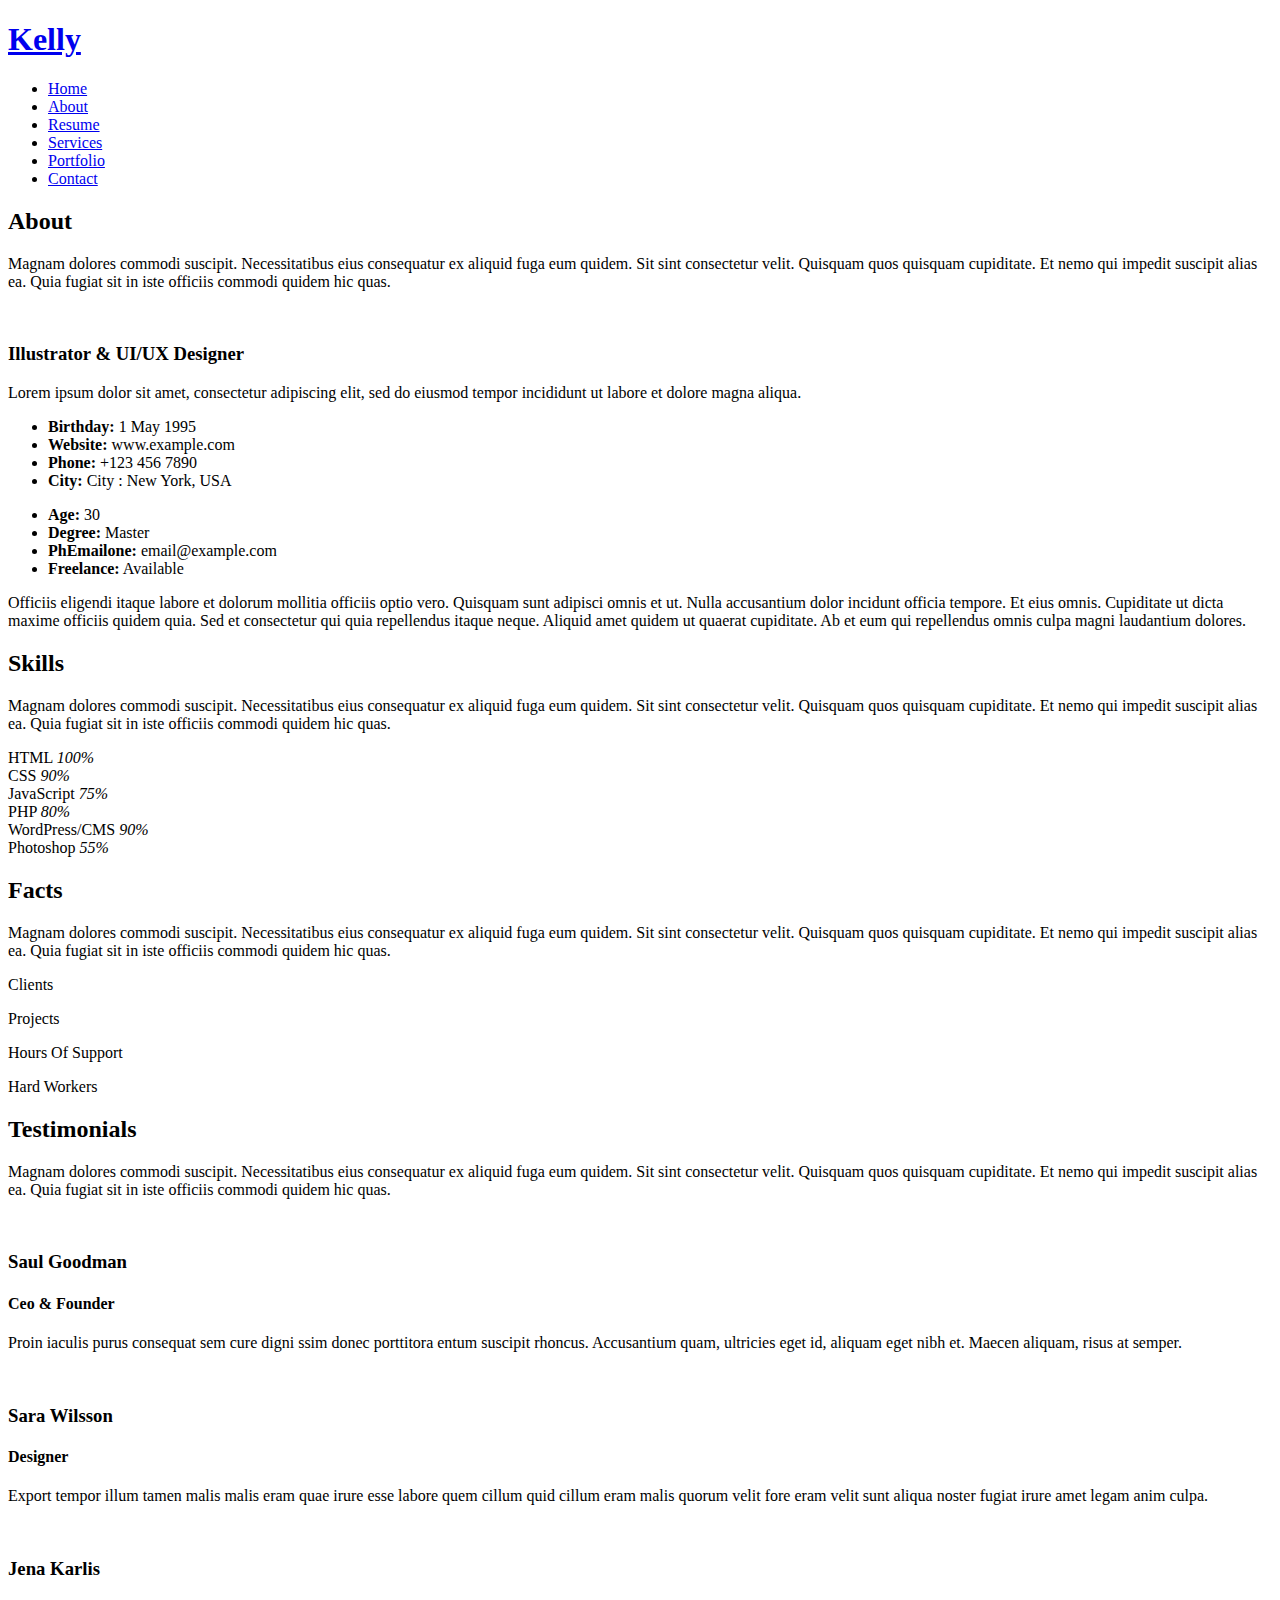
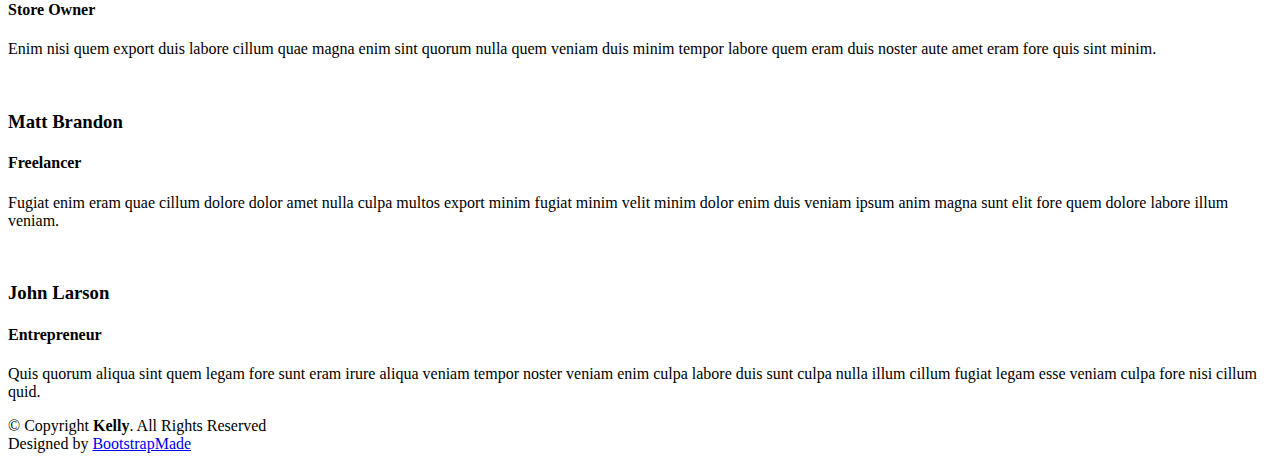
==== about.html @ 040c2499 "Initial commit" ====
<!DOCTYPE html>
<html lang="en">

<head>
  <meta charset="utf-8">
  <meta content="width=device-width, initial-scale=1.0" name="viewport">

  <title>About - Kelly Bootstrap Template</title>
  <meta content="" name="description">
  <meta content="" name="keywords">

  <!-- Favicons -->
  <link href="assets/img/favicon.png" rel="icon">
  <link href="assets/img/apple-touch-icon.png" rel="apple-touch-icon">

  <!-- Google Fonts -->
  <link href="https://fonts.googleapis.com/css?family=Open+Sans:300,300i,400,400i,600,600i,700,700i|Raleway:300,300i,400,400i,500,500i,600,600i,700,700i|Poppins:300,300i,400,400i,500,500i,600,600i,700,700i" rel="stylesheet">

  <!-- Vendor CSS Files -->
  <link href="assets/vendor/aos/aos.css" rel="stylesheet">
  <link href="assets/vendor/bootstrap/css/bootstrap.min.css" rel="stylesheet">
  <link href="assets/vendor/bootstrap-icons/bootstrap-icons.css" rel="stylesheet">
  <link href="assets/vendor/boxicons/css/boxicons.min.css" rel="stylesheet">
  <link href="assets/vendor/glightbox/css/glightbox.min.css" rel="stylesheet">
  <link href="assets/vendor/swiper/swiper-bundle.min.css" rel="stylesheet">

  <!-- Template Main CSS File -->
  <link href="assets/css/style.css" rel="stylesheet">

  <!-- =======================================================
  * Template Name: Kelly
  * Updated: Jan 09 2024 with Bootstrap v5.3.2
  * Template URL: https://bootstrapmade.com/kelly-free-bootstrap-cv-resume-html-template/
  * Author: BootstrapMade.com
  * License: https://bootstrapmade.com/license/
  ======================================================== -->
</head>

<body>

  <!-- ======= Header ======= -->
  <header id="header" class="fixed-top">
    <div class="container-fluid d-flex justify-content-between align-items-center">

      <h1 class="logo me-auto me-lg-0"><a href="index.html">Kelly</a></h1>
      <!-- Uncomment below if you prefer to use an image logo -->
      <!-- <a href="index.html" class="logo"><img src="assets/img/logo.png" alt="" class="img-fluid"></a>-->

      <nav id="navbar" class="navbar order-last order-lg-0">
        <ul>
          <li><a href="index.html">Home</a></li>
          <li><a class="active" href="about.html">About</a></li>
          <li><a href="resume.html">Resume</a></li>
          <li><a href="services.html">Services</a></li>
          <li><a href="portfolio.html">Portfolio</a></li>
          <li><a href="contact.html">Contact</a></li>
        </ul>
        <i class="bi bi-list mobile-nav-toggle"></i>
      </nav><!-- .navbar -->

      <div class="header-social-links">
        <a href="#" class="twitter"><i class="bi bi-twitter"></i></a>
        <a href="#" class="facebook"><i class="bi bi-facebook"></i></a>
        <a href="#" class="instagram"><i class="bi bi-instagram"></i></a>
        <a href="#" class="linkedin"><i class="bi bi-linkedin"></i></i></a>
      </div>

    </div>

  </header><!-- End Header -->

  <main id="main">

    <!-- ======= About Section ======= -->
    <section id="about" class="about">
      <div class="container" data-aos="fade-up">

        <div class="section-title">
          <h2>About</h2>
          <p>Magnam dolores commodi suscipit. Necessitatibus eius consequatur ex aliquid fuga eum quidem. Sit sint consectetur velit. Quisquam quos quisquam cupiditate. Et nemo qui impedit suscipit alias ea. Quia fugiat sit in iste officiis commodi quidem hic quas.</p>
        </div>

        <div class="row">
          <div class="col-lg-4">
            <img src="assets/img/about.jpg" class="img-fluid" alt="">
          </div>
          <div class="col-lg-8 pt-4 pt-lg-0 content">
            <h3>Illustrator &amp; UI/UX Designer</h3>
            <p class="fst-italic">
              Lorem ipsum dolor sit amet, consectetur adipiscing elit, sed do eiusmod tempor incididunt ut labore et dolore
              magna aliqua.
            </p>
            <div class="row">
              <div class="col-lg-6">
                <ul>
                  <li><i class="bi bi-rounded-right"></i> <strong>Birthday:</strong> 1 May 1995</li>
                  <li><i class="bi bi-rounded-right"></i> <strong>Website:</strong> www.example.com</li>
                  <li><i class="bi bi-rounded-right"></i> <strong>Phone:</strong> +123 456 7890</li>
                  <li><i class="bi bi-rounded-right"></i> <strong>City:</strong> City : New York, USA</li>
                </ul>
              </div>
              <div class="col-lg-6">
                <ul>
                  <li><i class="bi bi-rounded-right"></i> <strong>Age:</strong> 30</li>
                  <li><i class="bi bi-rounded-right"></i> <strong>Degree:</strong> Master</li>
                  <li><i class="bi bi-rounded-right"></i> <strong>PhEmailone:</strong> email@example.com</li>
                  <li><i class="bi bi-rounded-right"></i> <strong>Freelance:</strong> Available</li>
                </ul>
              </div>
            </div>
            <p>
              Officiis eligendi itaque labore et dolorum mollitia officiis optio vero. Quisquam sunt adipisci omnis et ut. Nulla accusantium dolor incidunt officia tempore. Et eius omnis.
              Cupiditate ut dicta maxime officiis quidem quia. Sed et consectetur qui quia repellendus itaque neque. Aliquid amet quidem ut quaerat cupiditate. Ab et eum qui repellendus omnis culpa magni laudantium dolores.
            </p>
          </div>
        </div>

      </div>
    </section><!-- End About Section -->

    <!-- ======= Skills Section ======= -->
    <section id="skills" class="skills">
      <div class="container" data-aos="fade-up">

        <div class="section-title">
          <h2>Skills</h2>
          <p>Magnam dolores commodi suscipit. Necessitatibus eius consequatur ex aliquid fuga eum quidem. Sit sint consectetur velit. Quisquam quos quisquam cupiditate. Et nemo qui impedit suscipit alias ea. Quia fugiat sit in iste officiis commodi quidem hic quas.</p>
        </div>

        <div class="row skills-content">

          <div class="col-lg-6">

            <div class="progress">
              <span class="skill">HTML <i class="val">100%</i></span>
              <div class="progress-bar-wrap">
                <div class="progress-bar" role="progressbar" aria-valuenow="100" aria-valuemin="0" aria-valuemax="100"></div>
              </div>
            </div>

            <div class="progress">
              <span class="skill">CSS <i class="val">90%</i></span>
              <div class="progress-bar-wrap">
                <div class="progress-bar" role="progressbar" aria-valuenow="90" aria-valuemin="0" aria-valuemax="100"></div>
              </div>
            </div>

            <div class="progress">
              <span class="skill">JavaScript <i class="val">75%</i></span>
              <div class="progress-bar-wrap">
                <div class="progress-bar" role="progressbar" aria-valuenow="75" aria-valuemin="0" aria-valuemax="100"></div>
              </div>
            </div>

          </div>

          <div class="col-lg-6">

            <div class="progress">
              <span class="skill">PHP <i class="val">80%</i></span>
              <div class="progress-bar-wrap">
                <div class="progress-bar" role="progressbar" aria-valuenow="80" aria-valuemin="0" aria-valuemax="100"></div>
              </div>
            </div>

            <div class="progress">
              <span class="skill">WordPress/CMS <i class="val">90%</i></span>
              <div class="progress-bar-wrap">
                <div class="progress-bar" role="progressbar" aria-valuenow="90" aria-valuemin="0" aria-valuemax="100"></div>
              </div>
            </div>

            <div class="progress">
              <span class="skill">Photoshop <i class="val">55%</i></span>
              <div class="progress-bar-wrap">
                <div class="progress-bar" role="progressbar" aria-valuenow="55" aria-valuemin="0" aria-valuemax="100"></div>
              </div>
            </div>

          </div>

        </div>

      </div>
    </section><!-- End Skills Section -->

    <!-- ======= Facts Section ======= -->
    <section id="facts" class="facts">
      <div class="container" data-aos="fade-up">

        <div class="section-title">
          <h2>Facts</h2>
          <p>Magnam dolores commodi suscipit. Necessitatibus eius consequatur ex aliquid fuga eum quidem. Sit sint consectetur velit. Quisquam quos quisquam cupiditate. Et nemo qui impedit suscipit alias ea. Quia fugiat sit in iste officiis commodi quidem hic quas.</p>
        </div>

        <div class="row counters">

          <div class="col-lg-3 col-6 text-center">
            <span data-purecounter-start="0" data-purecounter-end="232" data-purecounter-duration="1" class="purecounter"></span>
            <p>Clients</p>
          </div>

          <div class="col-lg-3 col-6 text-center">
            <span data-purecounter-start="0" data-purecounter-end="521" data-purecounter-duration="1" class="purecounter"></span>
            <p>Projects</p>
          </div>

          <div class="col-lg-3 col-6 text-center">
            <span data-purecounter-start="0" data-purecounter-end="1463" data-purecounter-duration="1" class="purecounter"></span>
            <p>Hours Of Support</p>
          </div>

          <div class="col-lg-3 col-6 text-center">
            <span data-purecounter-start="0" data-purecounter-end="15" data-purecounter-duration="1" class="purecounter"></span>
            <p>Hard Workers</p>
          </div>

        </div>

      </div>
    </section><!-- End Facts Section -->

    <!-- ======= Testimonials Section ======= -->
    <section id="testimonials" class="testimonials">
      <div class="container" data-aos="fade-up">

        <div class="section-title">
          <h2>Testimonials</h2>
          <p>Magnam dolores commodi suscipit. Necessitatibus eius consequatur ex aliquid fuga eum quidem. Sit sint consectetur velit. Quisquam quos quisquam cupiditate. Et nemo qui impedit suscipit alias ea. Quia fugiat sit in iste officiis commodi quidem hic quas.</p>
        </div>

        <div class="testimonials-slider swiper" data-aos="fade-up" data-aos-delay="100">
          <div class="swiper-wrapper">

            <div class="swiper-slide">
              <div class="testimonial-item">
                <img src="assets/img/testimonials/testimonials-1.jpg" class="testimonial-img" alt="">
                <h3>Saul Goodman</h3>
                <h4>Ceo &amp; Founder</h4>
                <p>
                  <i class="bx bxs-quote-alt-left quote-icon-left"></i>
                  Proin iaculis purus consequat sem cure digni ssim donec porttitora entum suscipit rhoncus. Accusantium quam, ultricies eget id, aliquam eget nibh et. Maecen aliquam, risus at semper.
                  <i class="bx bxs-quote-alt-right quote-icon-right"></i>
                </p>
              </div>
            </div><!-- End testimonial item -->

            <div class="swiper-slide">
              <div class="testimonial-item">
                <img src="assets/img/testimonials/testimonials-2.jpg" class="testimonial-img" alt="">
                <h3>Sara Wilsson</h3>
                <h4>Designer</h4>
                <p>
                  <i class="bx bxs-quote-alt-left quote-icon-left"></i>
                  Export tempor illum tamen malis malis eram quae irure esse labore quem cillum quid cillum eram malis quorum velit fore eram velit sunt aliqua noster fugiat irure amet legam anim culpa.
                  <i class="bx bxs-quote-alt-right quote-icon-right"></i>
                </p>
              </div>
            </div><!-- End testimonial item -->

            <div class="swiper-slide">
              <div class="testimonial-item">
                <img src="assets/img/testimonials/testimonials-3.jpg" class="testimonial-img" alt="">
                <h3>Jena Karlis</h3>
                <h4>Store Owner</h4>
                <p>
                  <i class="bx bxs-quote-alt-left quote-icon-left"></i>
                  Enim nisi quem export duis labore cillum quae magna enim sint quorum nulla quem veniam duis minim tempor labore quem eram duis noster aute amet eram fore quis sint minim.
                  <i class="bx bxs-quote-alt-right quote-icon-right"></i>
                </p>
              </div>
            </div><!-- End testimonial item -->

            <div class="swiper-slide">
              <div class="testimonial-item">
                <img src="assets/img/testimonials/testimonials-4.jpg" class="testimonial-img" alt="">
                <h3>Matt Brandon</h3>
                <h4>Freelancer</h4>
                <p>
                  <i class="bx bxs-quote-alt-left quote-icon-left"></i>
                  Fugiat enim eram quae cillum dolore dolor amet nulla culpa multos export minim fugiat minim velit minim dolor enim duis veniam ipsum anim magna sunt elit fore quem dolore labore illum veniam.
                  <i class="bx bxs-quote-alt-right quote-icon-right"></i>
                </p>
              </div>
            </div><!-- End testimonial item -->

            <div class="swiper-slide">
              <div class="testimonial-item">
                <img src="assets/img/testimonials/testimonials-5.jpg" class="testimonial-img" alt="">
                <h3>John Larson</h3>
                <h4>Entrepreneur</h4>
                <p>
                  <i class="bx bxs-quote-alt-left quote-icon-left"></i>
                  Quis quorum aliqua sint quem legam fore sunt eram irure aliqua veniam tempor noster veniam enim culpa labore duis sunt culpa nulla illum cillum fugiat legam esse veniam culpa fore nisi cillum quid.
                  <i class="bx bxs-quote-alt-right quote-icon-right"></i>
                </p>
              </div>
            </div><!-- End testimonial item -->

          </div>
          <div class="swiper-pagination"></div>
        </div>

      </div>
    </section><!-- End Testimonials Section -->

  </main><!-- End #main -->

  <!-- ======= Footer ======= -->
  <footer id="footer">
    <div class="container">
      <div class="copyright">
        &copy; Copyright <strong><span>Kelly</span></strong>. All Rights Reserved
      </div>
      <div class="credits">
        <!-- All the links in the footer should remain intact. -->
        <!-- You can delete the links only if you purchased the pro version. -->
        <!-- Licensing information: https://bootstrapmade.com/license/ -->
        <!-- Purchase the pro version with working PHP/AJAX contact form: https://bootstrapmade.com/kelly-free-bootstrap-cv-resume-html-template/ -->
        Designed by <a href="https://bootstrapmade.com/">BootstrapMade</a>
      </div>
    </div>
  </footer><!-- End  Footer -->

  <div id="preloader"></div>
  <a href="#" class="back-to-top d-flex align-items-center justify-content-center"><i class="bi bi-arrow-up-short"></i></a>

  <!-- Vendor JS Files -->
  <script src="assets/vendor/purecounter/purecounter_vanilla.js"></script>
  <script src="assets/vendor/aos/aos.js"></script>
  <script src="assets/vendor/bootstrap/js/bootstrap.bundle.min.js"></script>
  <script src="assets/vendor/glightbox/js/glightbox.min.js"></script>
  <script src="assets/vendor/isotope-layout/isotope.pkgd.min.js"></script>
  <script src="assets/vendor/swiper/swiper-bundle.min.js"></script>
  <script src="assets/vendor/waypoints/noframework.waypoints.js"></script>
  <script src="assets/vendor/php-email-form/validate.js"></script>

  <!-- Template Main JS File -->
  <script src="assets/js/main.js"></script>

</body>

</html>
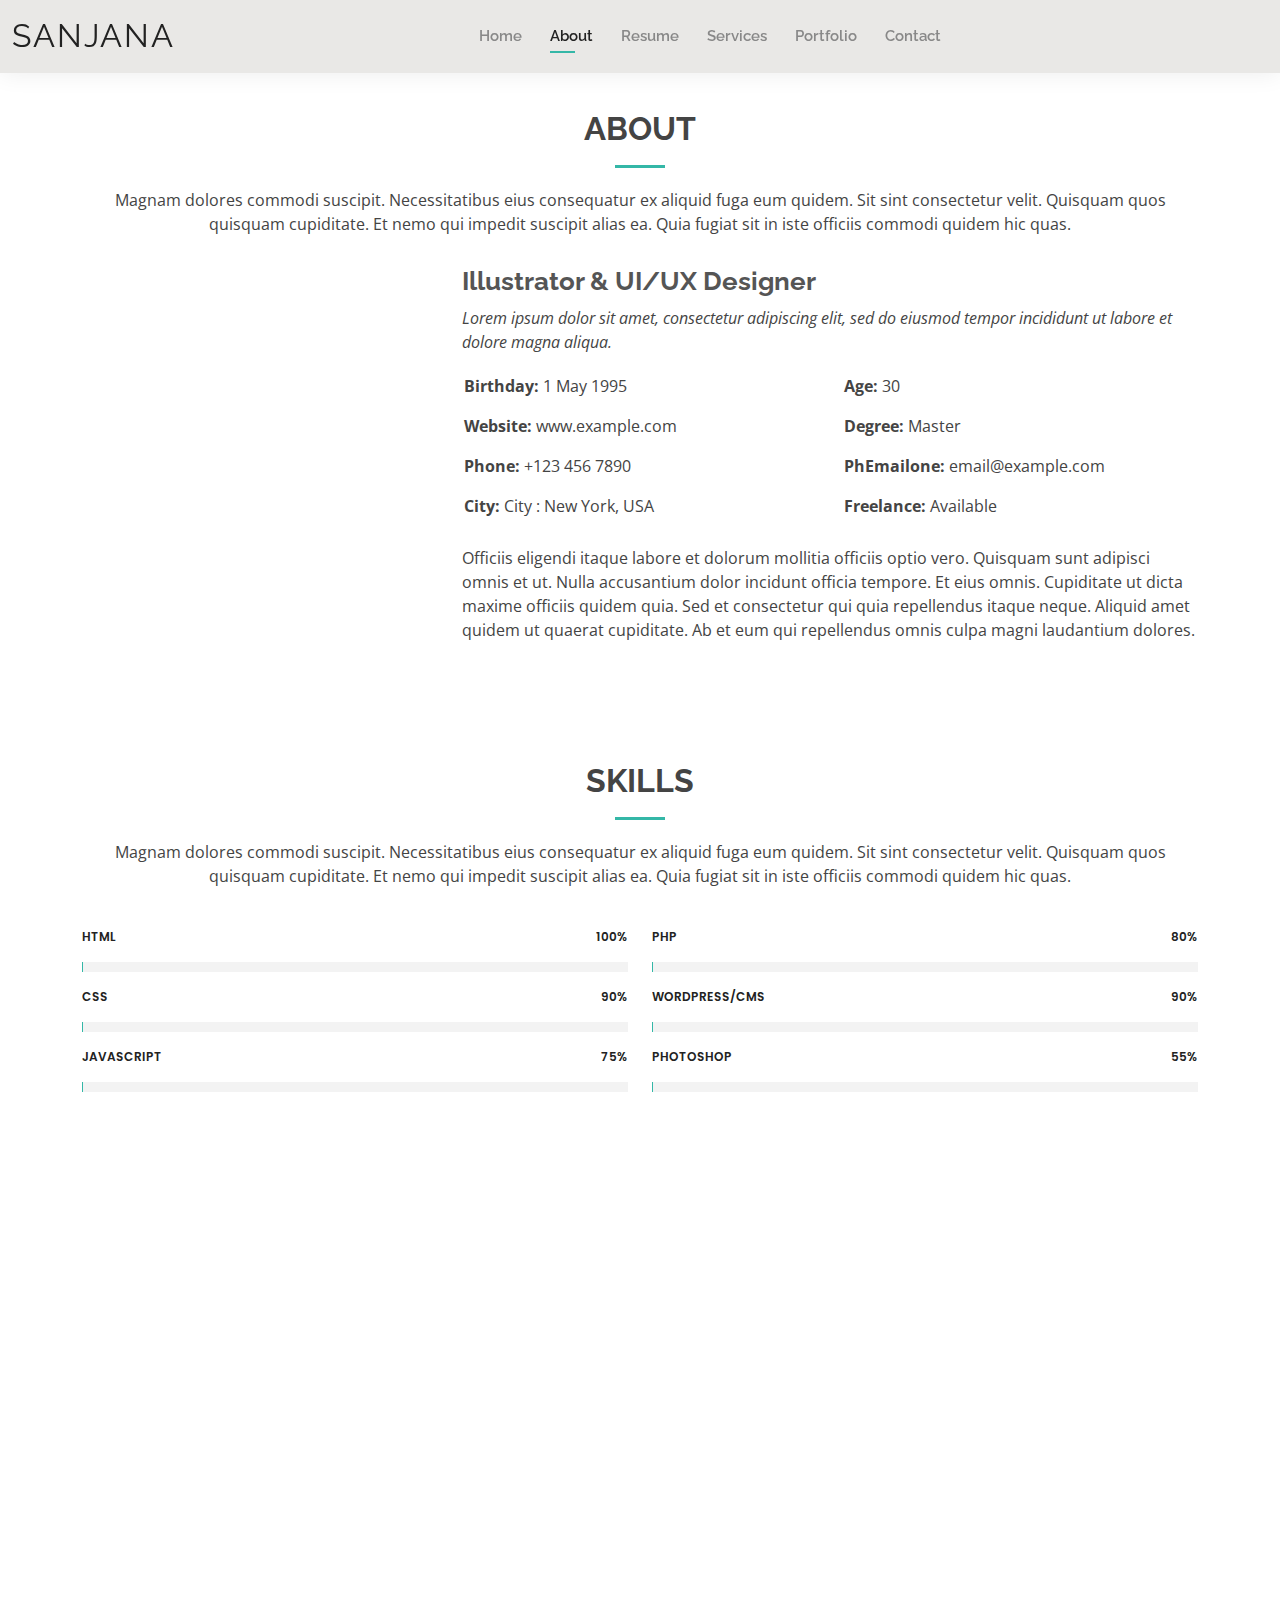
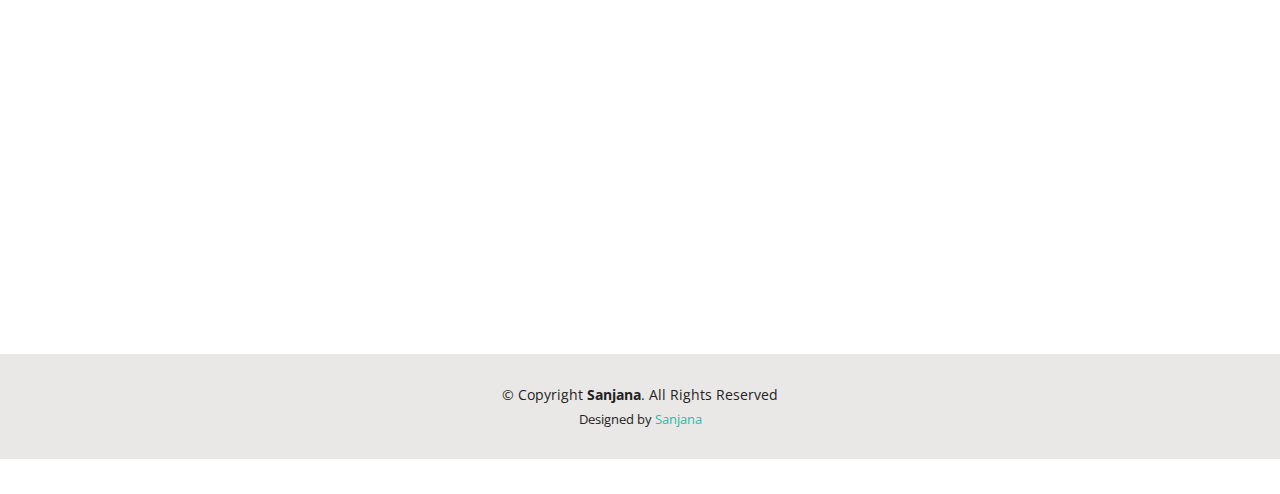
==== commit 746fcc21: "Working on resume section" ====
--- a/about.html
+++ b/about.html
@@ -5,12 +5,12 @@
   <meta charset="utf-8">
   <meta content="width=device-width, initial-scale=1.0" name="viewport">
 
-  <title>About - Kelly Bootstrap Template</title>
+  <title>About - Sanjana Suri</title>
   <meta content="" name="description">
   <meta content="" name="keywords">
 
   <!-- Favicons -->
-  <link href="assets/img/favicon.png" rel="icon">
+  <link href="assets/img/logo.jpg" rel="icon">
   <link href="assets/img/apple-touch-icon.png" rel="apple-touch-icon">
 
   <!-- Google Fonts -->
@@ -29,7 +29,7 @@
 
   <!-- =======================================================
   * Template Name: Kelly
-  * Updated: Jan 09 2024 with Bootstrap v5.3.2
+  * Updated: Jan 09 2024 with Bootstrap v5.3.2
   * Template URL: https://bootstrapmade.com/kelly-free-bootstrap-cv-resume-html-template/
   * Author: BootstrapMade.com
   * License: https://bootstrapmade.com/license/
@@ -42,7 +42,7 @@
   <header id="header" class="fixed-top">
     <div class="container-fluid d-flex justify-content-between align-items-center">
 
-      <h1 class="logo me-auto me-lg-0"><a href="index.html">Kelly</a></h1>
+      <h1 class="logo me-auto me-lg-0"><a href="index.html">Sanjana</a></h1>
       <!-- Uncomment below if you prefer to use an image logo -->
       <!-- <a href="index.html" class="logo"><img src="assets/img/logo.png" alt="" class="img-fluid"></a>-->
 
@@ -62,7 +62,7 @@
         <a href="#" class="twitter"><i class="bi bi-twitter"></i></a>
         <a href="#" class="facebook"><i class="bi bi-facebook"></i></a>
         <a href="#" class="instagram"><i class="bi bi-instagram"></i></a>
-        <a href="#" class="linkedin"><i class="bi bi-linkedin"></i></i></a>
+        <a href="https://www.linkedin.com/in/sanjana-suri/" class="linkedin" target="_blank"><i class="bi bi-linkedin"></i></i></a>
       </div>
 
     </div>
@@ -82,7 +82,7 @@
 
         <div class="row">
           <div class="col-lg-4">
-            <img src="assets/img/about.jpg" class="img-fluid" alt="">
+            <img src="assets/img/about_img01.jpg" class="img-fluid" alt="">
           </div>
           <div class="col-lg-8 pt-4 pt-lg-0 content">
             <h3>Illustrator &amp; UI/UX Designer</h3>
@@ -310,14 +310,14 @@
   <footer id="footer">
     <div class="container">
       <div class="copyright">
-        &copy; Copyright <strong><span>Kelly</span></strong>. All Rights Reserved
+        &copy; Copyright <strong><span>Sanjana</span></strong>. All Rights Reserved
       </div>
       <div class="credits">
         <!-- All the links in the footer should remain intact. -->
         <!-- You can delete the links only if you purchased the pro version. -->
         <!-- Licensing information: https://bootstrapmade.com/license/ -->
         <!-- Purchase the pro version with working PHP/AJAX contact form: https://bootstrapmade.com/kelly-free-bootstrap-cv-resume-html-template/ -->
-        Designed by <a href="https://bootstrapmade.com/">BootstrapMade</a>
+        Designed by <a href="">Sanjana</a>
       </div>
     </div>
   </footer><!-- End  Footer -->
--- a/assets/css/style.css
+++ b/assets/css/style.css
@@ -0,0 +1,1289 @@
+/**
+* Template Name: Kelly
+* Updated: Jan 09 2024 with Bootstrap v5.3.2
+* Template URL: https://bootstrapmade.com/kelly-free-bootstrap-cv-resume-html-template/
+* Author: BootstrapMade.com
+* License: https://bootstrapmade.com/license/
+*/
+
+/*--------------------------------------------------------------
+# General
+--------------------------------------------------------------*/
+body {
+  font-family: "Open Sans", sans-serif;
+  color: #444444;
+}
+
+a {
+  color: #34b7a7;
+  text-decoration: none;
+}
+
+a:hover {
+  color: #51cdbe;
+  text-decoration: none;
+}
+
+h1,
+h2,
+h3,
+h4,
+h5,
+h6 {
+  font-family: "Raleway", sans-serif;
+}
+
+#main {
+  margin-top: 50px;
+}
+
+@media (max-width: 992px) {
+  #main {
+    margin-top: 30px;
+  }
+}
+
+/*--------------------------------------------------------------
+# Preloader
+--------------------------------------------------------------*/
+#preloader {
+  position: fixed;
+  top: 0;
+  left: 0;
+  right: 0;
+  bottom: 0;
+  z-index: 9999;
+  overflow: hidden;
+  background: #fff;
+}
+
+#preloader:before {
+  content: "";
+  position: fixed;
+  top: calc(50% - 30px);
+  left: calc(50% - 30px);
+  border: 6px solid #34b7a7;
+  border-top-color: #dcf5f2;
+  border-radius: 50%;
+  width: 60px;
+  height: 60px;
+  animation: animate-preloader 1s linear infinite;
+}
+
+@keyframes animate-preloader {
+  0% {
+    transform: rotate(0deg);
+  }
+
+  100% {
+    transform: rotate(360deg);
+  }
+}
+
+/*--------------------------------------------------------------
+# Back to top button
+--------------------------------------------------------------*/
+.back-to-top {
+  position: fixed;
+  visibility: hidden;
+  opacity: 0;
+  right: 15px;
+  bottom: 15px;
+  z-index: 996;
+  background: #34b7a7;
+  width: 40px;
+  height: 40px;
+  border-radius: 50px;
+  transition: all 0.4s;
+}
+
+.back-to-top i {
+  font-size: 24px;
+  color: #fff;
+  line-height: 0;
+}
+
+.back-to-top:hover {
+  background: #49cbbb;
+  color: #fff;
+}
+
+.back-to-top.active {
+  visibility: visible;
+  opacity: 1;
+}
+
+/*--------------------------------------------------------------
+# Header
+--------------------------------------------------------------*/
+#header {
+  background: #e9e8e6;
+  box-shadow: 0px 0px 25px 0 rgba(0, 0, 0, 0.08);
+  z-index: 997;
+  padding: 15px 0;
+}
+
+#header .logo {
+  font-size: 32px;
+  margin: 0;
+  padding: 0;
+  line-height: 1;
+  font-weight: 400;
+  letter-spacing: 2px;
+  text-transform: uppercase;
+}
+
+#header .logo a {
+  color: #222222;
+}
+
+#header .logo img {
+  max-height: 40px;
+}
+
+@media (max-width: 992px) {
+  #header .logo {
+    font-size: 28px;
+  }
+}
+
+/*--------------------------------------------------------------
+# Header Social Links
+--------------------------------------------------------------*/
+.header-social-links {
+  padding-right: 15px;
+}
+
+.header-social-links a {
+  color: #6f6f6f;
+  padding-left: 6px;
+  display: inline-block;
+  line-height: 0px;
+  transition: 0.3s;
+  font-size: 16px;
+}
+
+.header-social-links a:hover {
+  color: #34b7a7;
+}
+
+/*--------------------------------------------------------------
+# Navigation Menu
+--------------------------------------------------------------*/
+/**
+* Desktop Navigation 
+*/
+.navbar {
+  padding: 0;
+}
+
+.navbar ul {
+  margin: 0;
+  padding: 0;
+  display: flex;
+  list-style: none;
+  align-items: center;
+}
+
+.navbar li {
+  position: relative;
+  padding: 10px 0 10px 28px;
+}
+
+.navbar a,
+.navbar a:focus {
+  display: flex;
+  align-items: center;
+  justify-content: space-between;
+  font-family: "Raleway", sans-serif;
+  font-size: 15px;
+  font-weight: 600;
+  color: #888888;
+  white-space: nowrap;
+  transition: 0.3s;
+  position: relative;
+}
+
+.navbar a i,
+.navbar a:focus i {
+  font-size: 12px;
+  line-height: 0;
+  margin-left: 5px;
+}
+
+.navbar>ul>li>a:before {
+  content: "";
+  position: absolute;
+  width: 0;
+  height: 2px;
+  bottom: -5px;
+  left: 0;
+  background-color: #34b7a7;
+  visibility: hidden;
+  width: 0px;
+  transition: all 0.3s ease-in-out 0s;
+}
+
+.navbar a:hover:before,
+.navbar li:hover>a:before,
+.navbar .active:before {
+  visibility: visible;
+  width: 25px;
+}
+
+.navbar a:hover,
+.navbar .active,
+.navbar .active:focus,
+.navbar li:hover>a {
+  color: #222222;
+}
+
+.navbar .dropdown ul {
+  display: block;
+  position: absolute;
+  left: 14px;
+  top: calc(100% + 30px);
+  margin: 0;
+  padding: 10px 0;
+  z-index: 99;
+  opacity: 0;
+  visibility: hidden;
+  background: #fff;
+  box-shadow: 0px 0px 30px rgba(127, 137, 161, 0.25);
+  transition: 0.3s;
+  border-radius: 4px;
+}
+
+.navbar .dropdown ul li {
+  min-width: 200px;
+  padding: 0;
+}
+
+.navbar .dropdown ul a {
+  padding: 10px 20px;
+  font-size: 15px;
+  text-transform: none;
+  font-weight: 600;
+}
+
+.navbar .dropdown ul a i {
+  font-size: 12px;
+}
+
+.navbar .dropdown ul a:hover,
+.navbar .dropdown ul .active:hover,
+.navbar .dropdown ul li:hover>a {
+  color: #34b7a7;
+}
+
+.navbar .dropdown:hover>ul {
+  opacity: 1;
+  top: 100%;
+  visibility: visible;
+}
+
+.navbar .dropdown .dropdown ul {
+  top: 0;
+  left: calc(100% - 30px);
+  visibility: hidden;
+}
+
+.navbar .dropdown .dropdown:hover>ul {
+  opacity: 1;
+  top: 0;
+  left: 100%;
+  visibility: visible;
+}
+
+@media (max-width: 1366px) {
+  .navbar .dropdown .dropdown ul {
+    left: -90%;
+  }
+
+  .navbar .dropdown .dropdown:hover>ul {
+    left: -100%;
+  }
+}
+
+/**
+* Mobile Navigation 
+*/
+.mobile-nav-toggle {
+  color: #222222;
+  font-size: 28px;
+  cursor: pointer;
+  display: none;
+  line-height: 0;
+  transition: 0.5s;
+}
+
+.mobile-nav-toggle.bi-x {
+  color: #fff;
+}
+
+@media (max-width: 991px) {
+  .mobile-nav-toggle {
+    display: block;
+  }
+
+  .navbar ul {
+    display: none;
+  }
+}
+
+.navbar-mobile {
+  position: fixed;
+  overflow: hidden;
+  top: 0;
+  right: 0;
+  left: 0;
+  bottom: 0;
+  background: rgba(9, 9, 9, 0.9);
+  transition: 0.3s;
+  z-index: 999;
+}
+
+.navbar-mobile .mobile-nav-toggle {
+  position: absolute;
+  top: 15px;
+  right: 15px;
+}
+
+.navbar-mobile ul {
+  display: block;
+  position: absolute;
+  top: 55px;
+  right: 15px;
+  bottom: 15px;
+  left: 15px;
+  padding: 10px 0;
+  border-radius: 10px;
+  background-color: #fff;
+  overflow-y: auto;
+  transition: 0.3s;
+}
+
+.navbar-mobile a,
+.navbar-mobile a:focus {
+  font-size: 15px;
+  padding-right: 15px;
+  color: #222222;
+}
+
+.navbar-mobile a:hover,
+.navbar-mobile .active,
+.navbar-mobile li:hover>a {
+  color: #34b7a7;
+}
+
+.navbar-mobile .getstarted,
+.navbar-mobile .getstarted:focus {
+  margin: 15px;
+}
+
+.navbar-mobile .dropdown ul {
+  position: static;
+  display: none;
+  margin: 10px 20px;
+  padding: 10px 0;
+  z-index: 99;
+  opacity: 1;
+  visibility: visible;
+  background: #fff;
+  box-shadow: 0px 0px 30px rgba(127, 137, 161, 0.25);
+}
+
+.navbar-mobile .dropdown ul li {
+  min-width: 200px;
+}
+
+.navbar-mobile .dropdown ul a {
+  padding: 10px 20px;
+}
+
+.navbar-mobile .dropdown ul a i {
+  font-size: 12px;
+}
+
+.navbar-mobile .dropdown ul a:hover,
+.navbar-mobile .dropdown ul .active:hover,
+.navbar-mobile .dropdown ul li:hover>a {
+  color: #34b7a7;
+}
+
+.navbar-mobile .dropdown>.dropdown-active {
+  display: block;
+}
+
+/*--------------------------------------------------------------
+# Hero Section
+--------------------------------------------------------------*/
+#hero {
+  width: 100%;
+  height: 100vh;
+  background: url("../img/homepage_im03.jpg") top right;
+  background-size: cover;
+}
+
+#hero .container {
+  padding-top: 70px;
+  position: relative;
+}
+
+@media (max-width: 992px) {
+  #hero .container {
+    padding-top: 58px;
+  }
+}
+
+#hero h1 {
+  margin: 0;
+  font-size: 48px;
+  font-weight: 700;
+  line-height: 56px;
+  color: #222222;
+}
+
+#hero h2 {
+  color: #6f6f6f;
+  margin: 10px 0 0 0;
+  font-size: 22px;
+}
+
+#hero .btn-about {
+  font-family: "Raleway", sans-serif;
+  text-transform: uppercase;
+  font-weight: 600;
+  font-size: 12px;
+  letter-spacing: 1px;
+  display: inline-block;
+  padding: 12px 40px;
+  border-radius: 50px;
+  transition: 0.5s;
+  margin-top: 30px;
+  color: #fff;
+  background: #34b7a7;
+}
+
+#hero .btn-about:hover {
+  background: #3dc8b7;
+}
+
+@media (min-width: 1024px) {
+  #hero {
+    background-attachment: fixed;
+  }
+}
+
+@media (max-width: 992px) {
+  #hero:before {
+    content: "";
+    background: rgba(255, 255, 255, 0.8);
+    position: absolute;
+    bottom: 0;
+    top: 0;
+    left: 0;
+    right: 0;
+  }
+
+  #hero h1 {
+    font-size: 28px;
+    line-height: 36px;
+  }
+
+  #hero h2 {
+    font-size: 18px;
+    line-height: 24px;
+  }
+}
+
+/*--------------------------------------------------------------
+# Sections General
+--------------------------------------------------------------*/
+section {
+  padding: 60px 0;
+}
+
+.section-bg {
+  background-color: #e7f8f6;
+}
+
+.section-title {
+  text-align: center;
+  padding-bottom: 30px;
+}
+
+.section-title h2 {
+  font-size: 32px;
+  font-weight: bold;
+  text-transform: uppercase;
+  margin-bottom: 20px;
+  padding-bottom: 20px;
+  position: relative;
+}
+
+.section-title h2::after {
+  content: "";
+  position: absolute;
+  display: block;
+  width: 50px;
+  height: 3px;
+  background: #34b7a7;
+  bottom: 0;
+  left: calc(50% - 25px);
+}
+
+.section-title p {
+  margin-bottom: 0;
+}
+
+/*--------------------------------------------------------------
+# Cta
+--------------------------------------------------------------*/
+.cta {
+  background: linear-gradient(rgba(0, 0, 0, 0.6), rgba(0, 0, 0, 0.6)), url("../img/bg-1.jpg") fixed center center;
+  background-size: cover;
+  padding: 80px 0;
+}
+
+.cta h3 {
+  color: #fff;
+  font-size: 28px;
+  font-weight: 700;
+}
+
+.cta p {
+  color: #fff;
+}
+
+.cta .cta-btn {
+  font-family: "Raleway", sans-serif;
+  text-transform: uppercase;
+  font-weight: 500;
+  font-size: 16px;
+  letter-spacing: 1px;
+  display: inline-block;
+  padding: 8px 20px;
+  border-radius: 2px;
+  transition: 0.5s;
+  margin: 10px;
+  border: 2px solid #fff;
+  color: #fff;
+}
+
+.cta .cta-btn:hover {
+  background: #34b7a7;
+  border: 2px solid #34b7a7;
+}
+
+@media (max-width: 1024px) {
+  .cta {
+    background-attachment: scroll;
+  }
+}
+
+@media (min-width: 769px) {
+  .cta .cta-btn-container {
+    display: flex;
+    align-items: center;
+    justify-content: flex-end;
+  }
+}
+
+/*--------------------------------------------------------------
+# About
+--------------------------------------------------------------*/
+.about .content h3 {
+  font-weight: 700;
+  font-size: 26px;
+  color: #555555;
+}
+
+.about .content ul {
+  list-style: none;
+  padding: 0;
+}
+
+.about .content ul li {
+  padding-bottom: 10px;
+}
+
+.about .content ul i {
+  font-size: 20px;
+  padding-right: 2px;
+  color: #34b7a7;
+}
+
+.about .content p:last-child {
+  margin-bottom: 0;
+}
+
+/*--------------------------------------------------------------
+# Skills
+--------------------------------------------------------------*/
+.skills .progress {
+  height: 60px;
+  display: block;
+  background: none;
+  border-radius: 0;
+}
+
+.skills .progress .skill {
+  padding: 10px 0;
+  margin: 0 0 6px 0;
+  text-transform: uppercase;
+  display: block;
+  font-weight: 600;
+  font-family: "Poppins", sans-serif;
+  color: #222222;
+}
+
+.skills .progress .skill .val {
+  float: right;
+  font-style: normal;
+}
+
+.skills .progress-bar-wrap {
+  background: #f3f3f3;
+}
+
+.skills .progress-bar {
+  width: 1px;
+  height: 10px;
+  transition: 0.9s;
+  background-color: #34b7a7;
+}
+
+/*--------------------------------------------------------------
+# Facts
+--------------------------------------------------------------*/
+.facts .counters span {
+  font-size: 48px;
+  display: block;
+  color: #34b7a7;
+}
+
+.facts .counters p {
+  padding: 0;
+  margin: 0 0 20px 0;
+  font-family: "Raleway", sans-serif;
+  font-size: 14px;
+}
+
+/*--------------------------------------------------------------
+# Testimonials
+--------------------------------------------------------------*/
+.testimonials .section-header {
+  margin-bottom: 40px;
+}
+
+.testimonials .testimonials-carousel,
+.testimonials .testimonials-slider {
+  overflow: hidden;
+}
+
+.testimonials .testimonial-item {
+  text-align: center;
+}
+
+.testimonials .testimonial-item .testimonial-img {
+  width: 120px;
+  border-radius: 50%;
+  border: 4px solid #fff;
+  margin: 0 auto;
+}
+
+.testimonials .testimonial-item h3 {
+  font-size: 20px;
+  font-weight: bold;
+  margin: 10px 0 5px 0;
+  color: #111;
+}
+
+.testimonials .testimonial-item h4 {
+  font-size: 14px;
+  color: #999;
+  margin: 0 0 15px 0;
+}
+
+.testimonials .testimonial-item .quote-icon-left,
+.testimonials .testimonial-item .quote-icon-right {
+  color: #c8efea;
+  font-size: 26px;
+}
+
+.testimonials .testimonial-item .quote-icon-left {
+  display: inline-block;
+  left: -5px;
+  position: relative;
+}
+
+.testimonials .testimonial-item .quote-icon-right {
+  display: inline-block;
+  right: -5px;
+  position: relative;
+  top: 10px;
+}
+
+.testimonials .testimonial-item p {
+  font-style: italic;
+  margin: 0 auto 15px auto;
+}
+
+@media (min-width: 992px) {
+  .testimonials .testimonial-item p {
+    width: 80%;
+  }
+}
+
+.testimonials .swiper-pagination {
+  margin-top: 20px;
+  position: relative;
+}
+
+.testimonials .swiper-pagination .swiper-pagination-bullet {
+  width: 12px;
+  height: 12px;
+  background-color: #fff;
+  opacity: 1;
+  border: 1px solid #34b7a7;
+}
+
+.testimonials .swiper-pagination .swiper-pagination-bullet-active {
+  background-color: #34b7a7;
+}
+
+/*--------------------------------------------------------------
+# Resume
+--------------------------------------------------------------*/
+.resume .resume-title {
+  font-size: 26px;
+  font-weight: 400;
+  margin-top: 20px;
+  margin-bottom: 20px;
+  color: #222222;
+}
+
+.resume .resume-item {
+  padding: 0 0 20px 20px;
+  margin-top: -2px;
+  border-left: 2px solid #34b7a7;
+  position: relative;
+}
+
+.resume .resume-item h4 {
+  line-height: 18px;
+  font-size: 18px;
+  font-weight: 600;
+  font-family: "Poppins", sans-serif;
+  color: #1d685f;
+  margin-bottom: 10px;
+}
+
+.resume .resume-item h5 {
+  font-size: 16px;
+  background: #effbf9;
+  padding: 5px 15px;
+  display: inline-block;
+  font-weight: 600;
+  margin-bottom: 10px;
+  color: #34b7a7;
+}
+
+.resume .resume-item ul {
+  padding-left: 20px;
+}
+
+.resume .resume-item ul li {
+  padding-bottom: 10px;
+}
+
+.resume .resume-item:last-child {
+  padding-bottom: 0;
+}
+
+.resume .resume-item::before {
+  content: "";
+  position: absolute;
+  width: 16px;
+  height: 16px;
+  border-radius: 50px;
+  left: -9px;
+  top: 0;
+  background: #fff;
+  border: 2px solid #34b7a7;
+}
+
+/*--------------------------------------------------------------
+# Services
+--------------------------------------------------------------*/
+.services .icon-box {
+  text-align: center;
+  padding: 70px 20px 80px 20px;
+  transition: all ease-in-out 0.3s;
+  background: #fff;
+  box-shadow: 0px 0 35px 0 rgba(0, 0, 0, 0.08);
+}
+
+.services .icon-box .icon {
+  margin: 0 auto;
+  width: 100px;
+  height: 100px;
+  display: flex;
+  align-items: center;
+  justify-content: center;
+  transition: ease-in-out 0.3s;
+  position: relative;
+}
+
+.services .icon-box .icon i {
+  font-size: 36px;
+  transition: 0.5s;
+  position: relative;
+}
+
+.services .icon-box .icon svg {
+  position: absolute;
+  top: 0;
+  left: 0;
+}
+
+.services .icon-box .icon svg path {
+  transition: 0.5s;
+  fill: #f5f5f5;
+}
+
+.services .icon-box h4 {
+  font-weight: 600;
+  margin: 10px 0 15px 0;
+  font-size: 22px;
+}
+
+.services .icon-box h4 a {
+  color: #222222;
+  transition: ease-in-out 0.3s;
+}
+
+.services .icon-box p {
+  line-height: 24px;
+  font-size: 14px;
+  margin-bottom: 0;
+}
+
+.services .iconbox-blue i {
+  color: #47aeff;
+}
+
+.services .iconbox-blue:hover .icon i {
+  color: #fff;
+}
+
+.services .iconbox-blue:hover .icon path {
+  fill: #47aeff;
+}
+
+.services .iconbox-orange i {
+  color: #ffa76e;
+}
+
+.services .iconbox-orange:hover .icon i {
+  color: #fff;
+}
+
+.services .iconbox-orange:hover .icon path {
+  fill: #ffa76e;
+}
+
+.services .iconbox-pink i {
+  color: #e80368;
+}
+
+.services .iconbox-pink:hover .icon i {
+  color: #fff;
+}
+
+.services .iconbox-pink:hover .icon path {
+  fill: #e80368;
+}
+
+.services .iconbox-yellow i {
+  color: #ffbb2c;
+}
+
+.services .iconbox-yellow:hover .icon i {
+  color: #fff;
+}
+
+.services .iconbox-yellow:hover .icon path {
+  fill: #ffbb2c;
+}
+
+.services .iconbox-red i {
+  color: #ff5828;
+}
+
+.services .iconbox-red:hover .icon i {
+  color: #fff;
+}
+
+.services .iconbox-red:hover .icon path {
+  fill: #ff5828;
+}
+
+.services .iconbox-teal i {
+  color: #11dbcf;
+}
+
+.services .iconbox-teal:hover .icon i {
+  color: #fff;
+}
+
+.services .iconbox-teal:hover .icon path {
+  fill: #11dbcf;
+}
+
+/*--------------------------------------------------------------
+# Portfolio
+--------------------------------------------------------------*/
+.portfolio .portfolio-item {
+  margin-bottom: 30px;
+}
+
+.portfolio #portfolio-flters {
+  padding: 0;
+  margin: 0 auto 20px auto;
+  list-style: none;
+  text-align: center;
+}
+
+.portfolio #portfolio-flters li {
+  cursor: pointer;
+  display: inline-block;
+  padding: 8px 16px 10px 16px;
+  font-size: 13px;
+  font-weight: 500;
+  line-height: 1;
+  text-transform: uppercase;
+  color: #444444;
+  margin-bottom: 5px;
+  transition: all 0.3s ease-in-out;
+  border-radius: 50px;
+}
+
+.portfolio #portfolio-flters li:hover,
+.portfolio #portfolio-flters li.filter-active {
+  color: #fff;
+  background: #34b7a7;
+}
+
+.portfolio #portfolio-flters li:last-child {
+  margin-right: 0;
+}
+
+.portfolio .portfolio-wrap {
+  transition: 0.3s;
+  position: relative;
+  overflow: hidden;
+  z-index: 1;
+  background: rgba(34, 34, 34, 0.6);
+}
+
+.portfolio .portfolio-wrap::before {
+  content: "";
+  background: rgba(34, 34, 34, 0.6);
+  position: absolute;
+  left: 0;
+  right: 0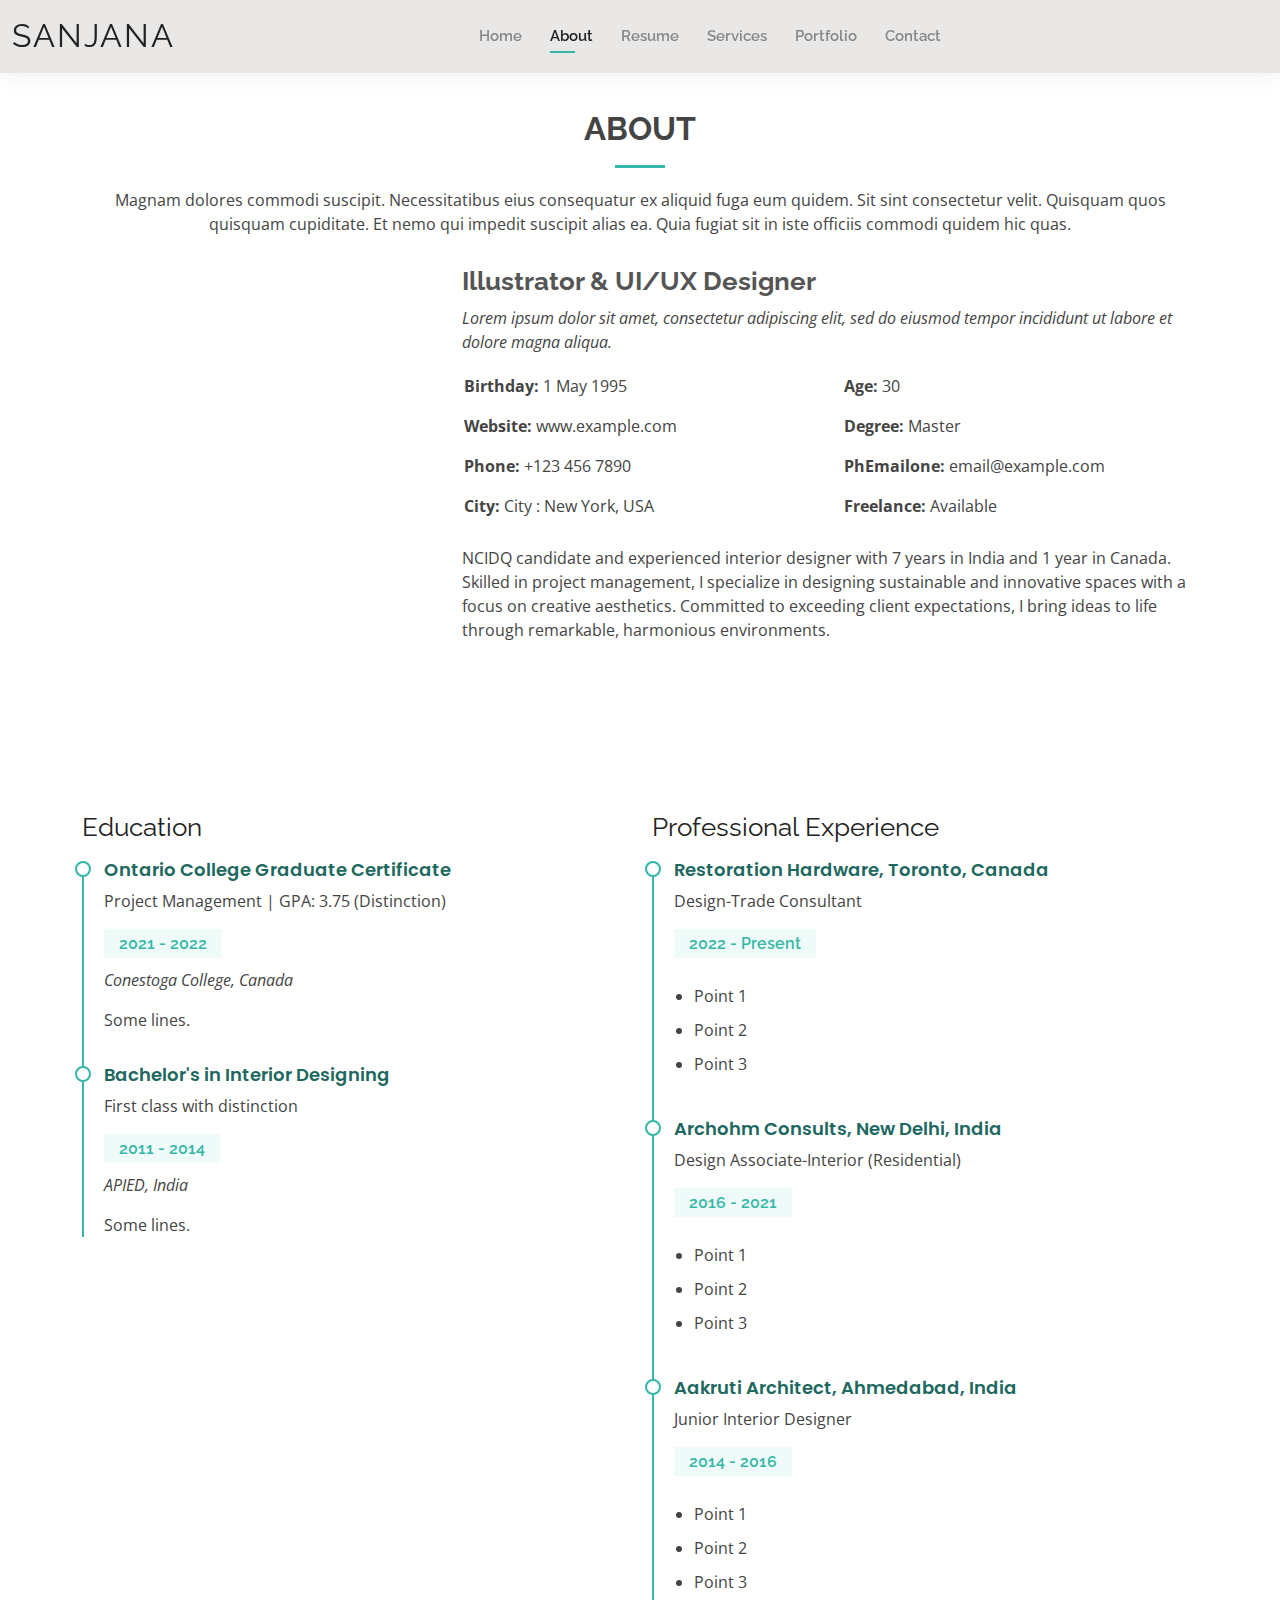
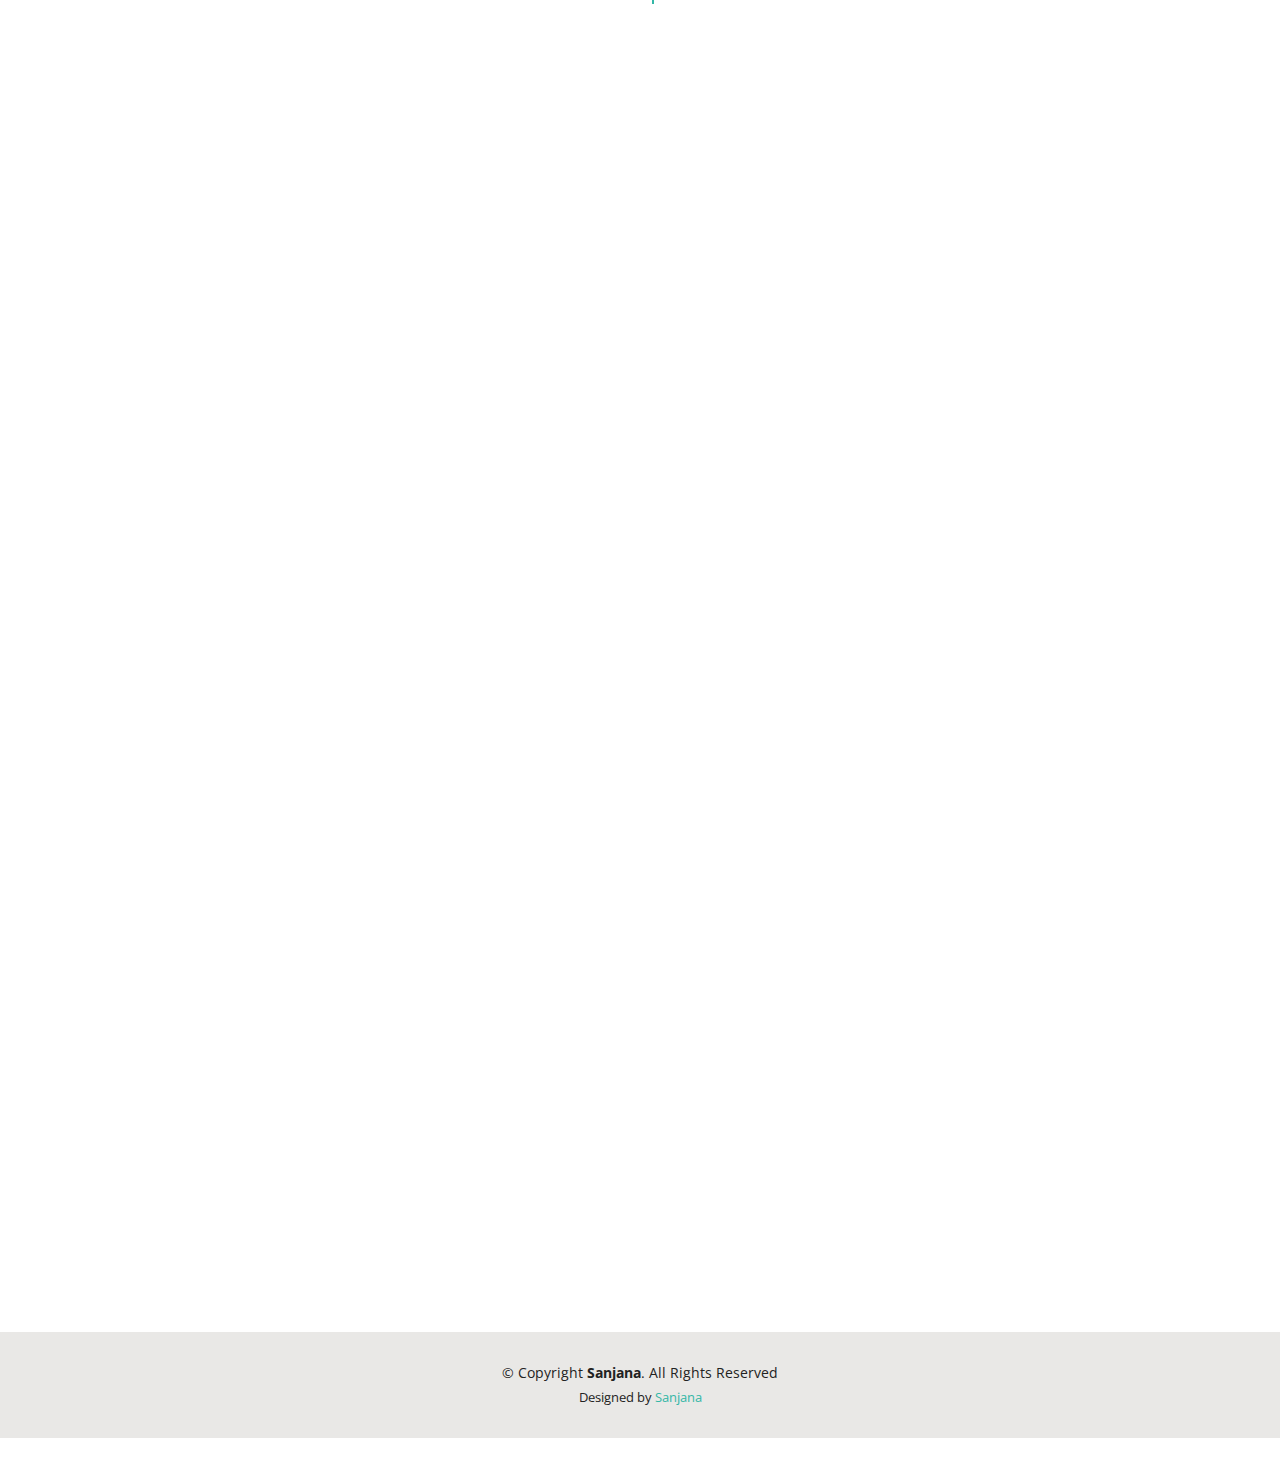
==== commit d124c07a: "Resume updates" ====
--- a/about.html
+++ b/about.html
@@ -109,14 +109,96 @@
               </div>
             </div>
             <p>
-              Officiis eligendi itaque labore et dolorum mollitia officiis optio vero. Quisquam sunt adipisci omnis et ut. Nulla accusantium dolor incidunt officia tempore. Et eius omnis.
-              Cupiditate ut dicta maxime officiis quidem quia. Sed et consectetur qui quia repellendus itaque neque. Aliquid amet quidem ut quaerat cupiditate. Ab et eum qui repellendus omnis culpa magni laudantium dolores.
+              NCIDQ candidate and experienced interior designer with 7 years in India and 1 year in Canada. Skilled in project management, I specialize in designing sustainable and innovative spaces with a focus on creative aesthetics. Committed to exceeding client expectations, I bring ideas to life through remarkable, harmonious environments.
             </p>
           </div>
         </div>
 
       </div>
     </section><!-- End About Section -->
+
+    <section id="resume" class="resume">
+      <div class="container" data-aos="fade-up">
+
+        <div class="section-title">
+          <!--h2>Resume</h2-->
+          <!--p>NCIDQ candidate and experienced interior designer with 7 years in India and 1 year in Canada. Skilled in project management, I specialize in designing sustainable and innovative spaces with a focus on creative aesthetics. Committed to exceeding client expectations, I bring ideas to life through remarkable, harmonious environments.</p-->
+        </div>
+
+        <div class="row">
+          <div class="col-lg-6">
+            <!--h3 class="resume-title">Sumary</h3-->
+            <!--div class="resume-item pb-0">
+              <h4>Alice Barkley</h4>
+              <p><em>NCIDQ candidate and experienced interior designer with 7 years in India and 1 year in Canada. Skilled in project management, I specialize in designing sustainable and innovative spaces with a focus on creative aesthetics. Committed to exceeding client expectations, I bring ideas to life through remarkable, harmonious environments.</em></p>
+              <p>
+              <ul>
+                <li>Portland par 127,Orlando, FL</li>
+                <li>(123) 456-7891</li>
+                <li>alice.barkley@example.com</li>
+              </ul>
+              </p>
+            </div-->
+
+            <h3 class="resume-title">Education</h3>
+            <div class="resume-item">
+              <h4>Ontario College Graduate Certificate</h4>
+              <p>Project Management | GPA: 3.75 (Distinction)</p>
+              <h5>2021 - 2022</h5>
+              <p><em>Conestoga College, Canada</em></p>
+              <p>Some lines.</p>
+            </div>
+            <div class="resume-item">
+              <h4>Bachelor's in Interior Designing</h4>
+              <p>First class with distinction</p>
+              <h5>2011 - 2014</h5>
+              <p><em>APIED, India</em></p>
+              <p>Some lines.</p>
+            </div>
+          </div>
+          <div class="col-lg-6">
+            <h3 class="resume-title">Professional Experience</h3>
+            <div class="resume-item">
+              <h4>Restoration Hardware, Toronto, Canada</h4>
+              <p>Design-Trade Consultant</p>
+              <h5>2022 - Present</h5>
+              <p>
+              <ul>
+                <li>Point 1</li>
+                <li>Point 2</li>
+                <li>Point 3</li>
+              </ul>
+              </p>
+            </div>
+            <div class="resume-item">
+              <h4>Archohm Consults, New Delhi, India</h4>
+              <p>Design Associate-Interior (Residential)</p>
+              <h5>2016 - 2021</h5>
+              <p>
+              <ul>
+                <li>Point 1</li>
+                <li>Point 2</li>
+                <li>Point 3</li>
+              </ul>
+              </p>
+            </div>
+            <div class="resume-item">
+              <h4>Aakruti Architect, Ahmedabad, India</h4>
+              <p>Junior Interior Designer</p>
+              <h5>2014 - 2016</h5>
+              <p>
+              <ul>
+                <li>Point 1</li>
+                <li>Point 2</li>
+                <li>Point 3</li>
+              </ul>
+              </p>
+            </div>
+          </div>
+        </div>
+
+      </div>
+    </section><!-- End Resume Section -->
 
     <!-- ======= Skills Section ======= -->
     <section id="skills" class="skills">
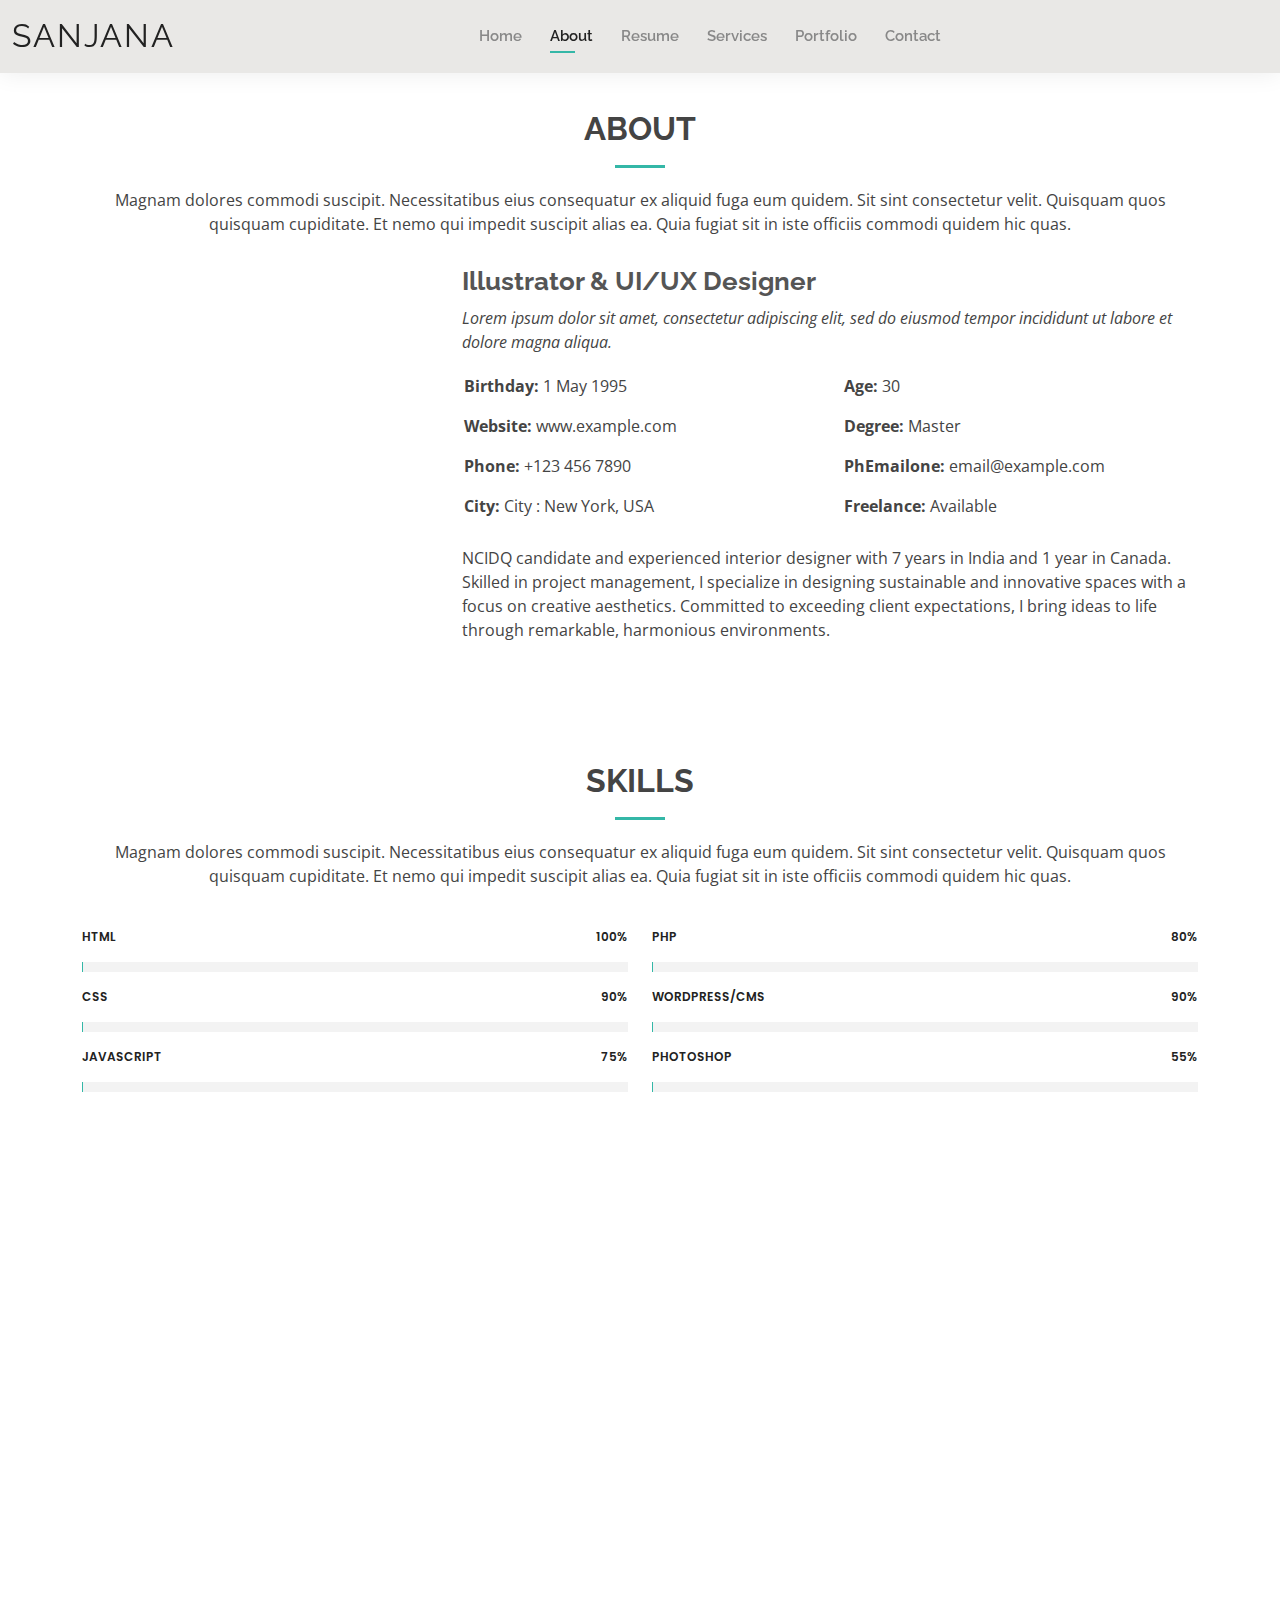
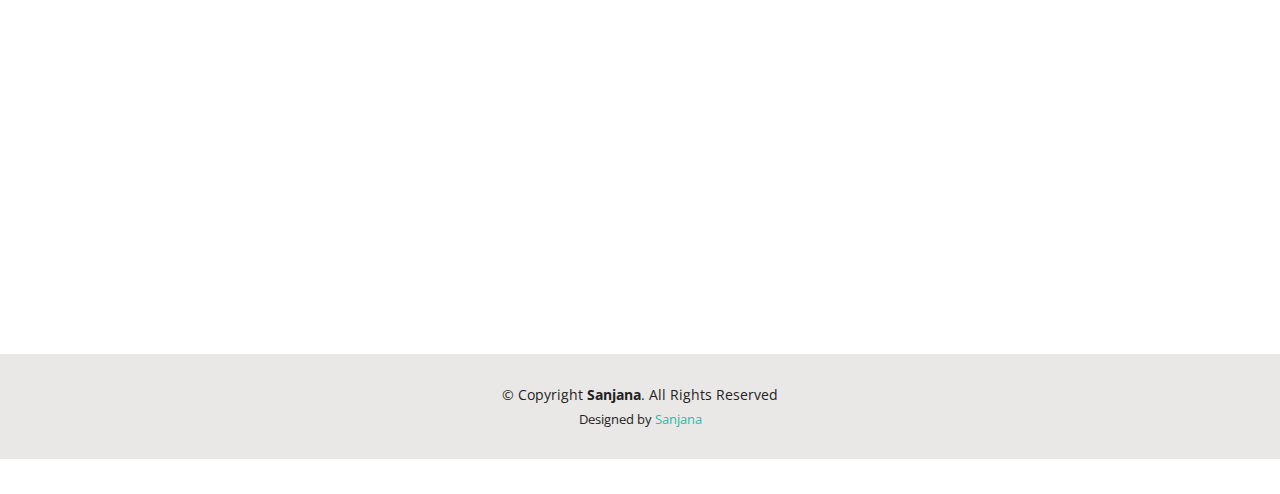
==== commit 7ff9152b: "Updated resume" ====
--- a/about.html
+++ b/about.html
@@ -117,18 +117,18 @@
       </div>
     </section><!-- End About Section -->
 
-    <section id="resume" class="resume">
+    <!--section id="resume" class="resume">
       <div class="container" data-aos="fade-up">
 
         <div class="section-title">
-          <!--h2>Resume</h2-->
-          <!--p>NCIDQ candidate and experienced interior designer with 7 years in India and 1 year in Canada. Skilled in project management, I specialize in designing sustainable and innovative spaces with a focus on creative aesthetics. Committed to exceeding client expectations, I bring ideas to life through remarkable, harmonious environments.</p-->
+          <h2>Resume</h2>
+          <p>NCIDQ candidate and experienced interior designer with 7 years in India and 1 year in Canada. Skilled in project management, I specialize in designing sustainable and innovative spaces with a focus on creative aesthetics. Committed to exceeding client expectations, I bring ideas to life through remarkable, harmonious environments.</p>
         </div>
 
         <div class="row">
           <div class="col-lg-6">
-            <!--h3 class="resume-title">Sumary</h3-->
-            <!--div class="resume-item pb-0">
+            <h3 class="resume-title">Sumary</h3>
+            <div class="resume-item pb-0">
               <h4>Alice Barkley</h4>
               <p><em>NCIDQ candidate and experienced interior designer with 7 years in India and 1 year in Canada. Skilled in project management, I specialize in designing sustainable and innovative spaces with a focus on creative aesthetics. Committed to exceeding client expectations, I bring ideas to life through remarkable, harmonious environments.</em></p>
               <p>
@@ -138,7 +138,7 @@
                 <li>alice.barkley@example.com</li>
               </ul>
               </p>
-            </div-->
+            </div>
 
             <h3 class="resume-title">Education</h3>
             <div class="resume-item">
@@ -198,7 +198,7 @@
         </div>
 
       </div>
-    </section><!-- End Resume Section -->
+    </section--><!-- End Resume Section -->
 
     <!-- ======= Skills Section ======= -->
     <section id="skills" class="skills">
